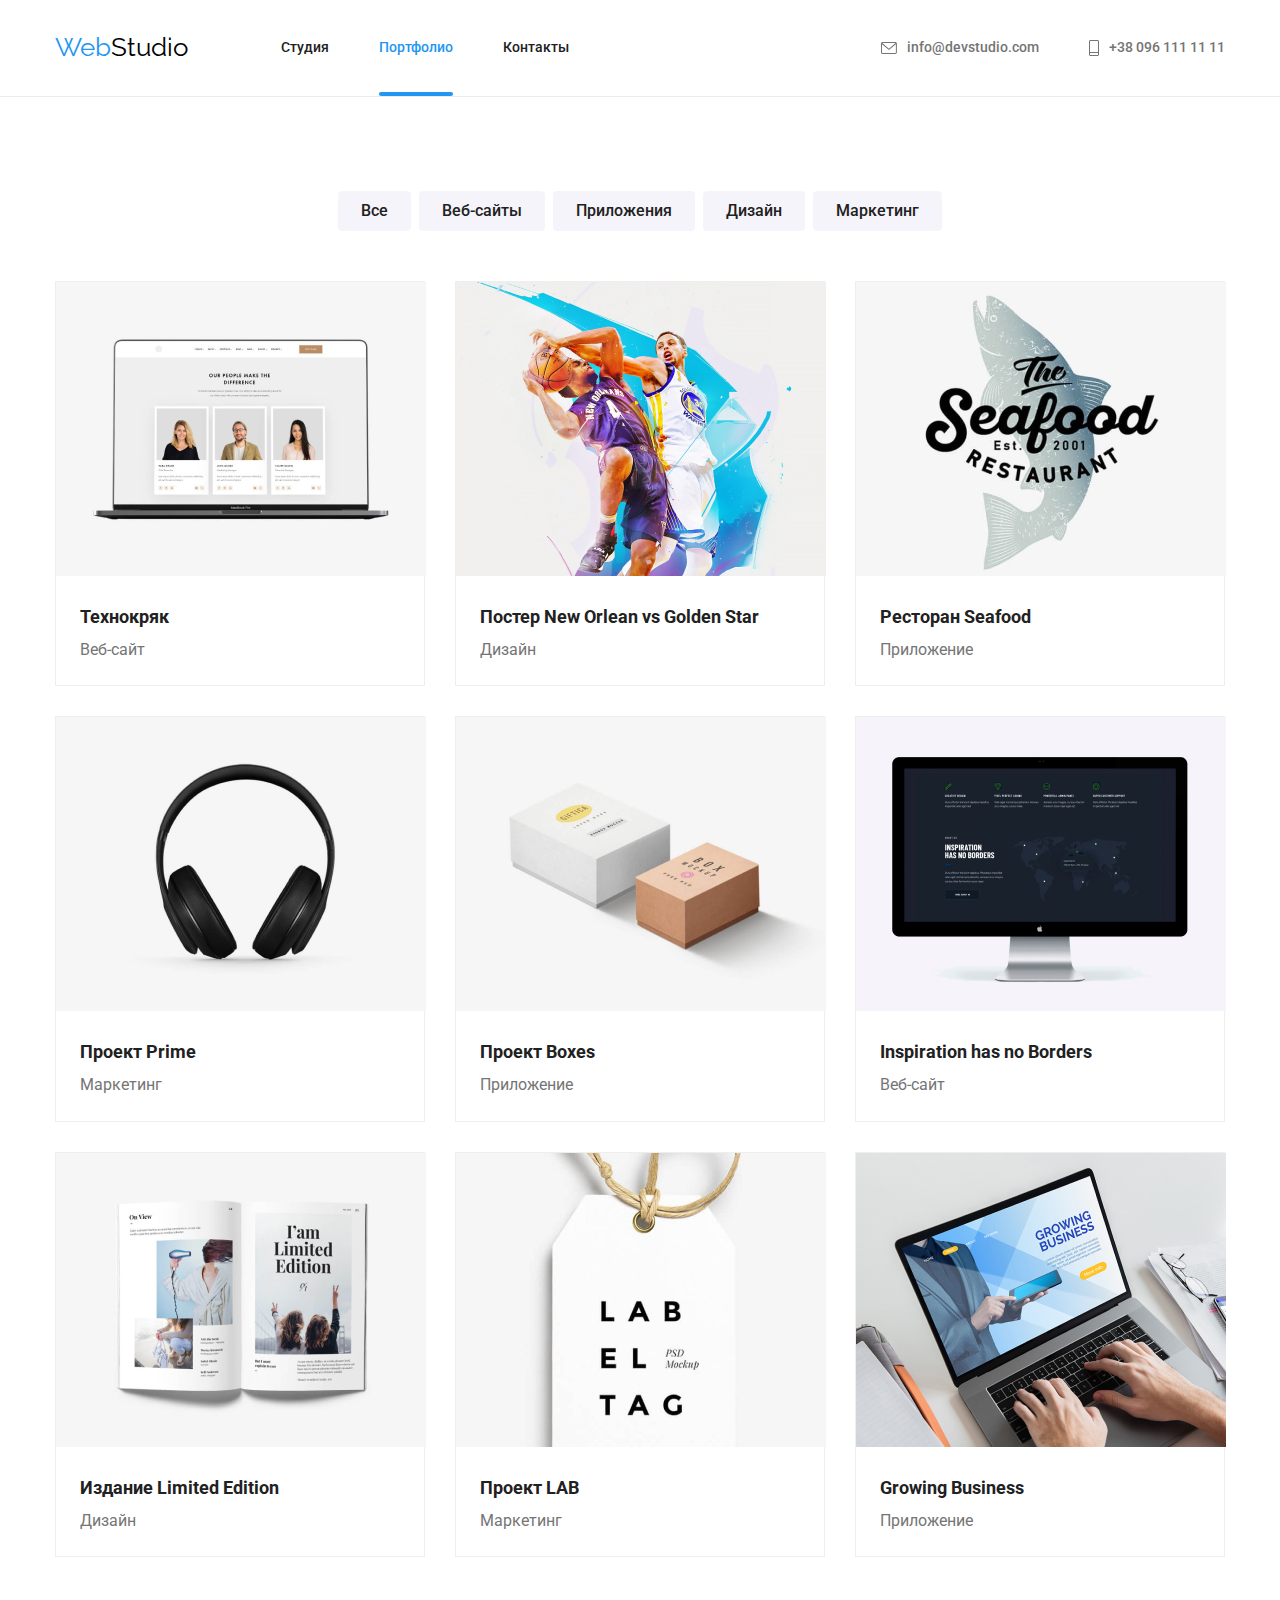
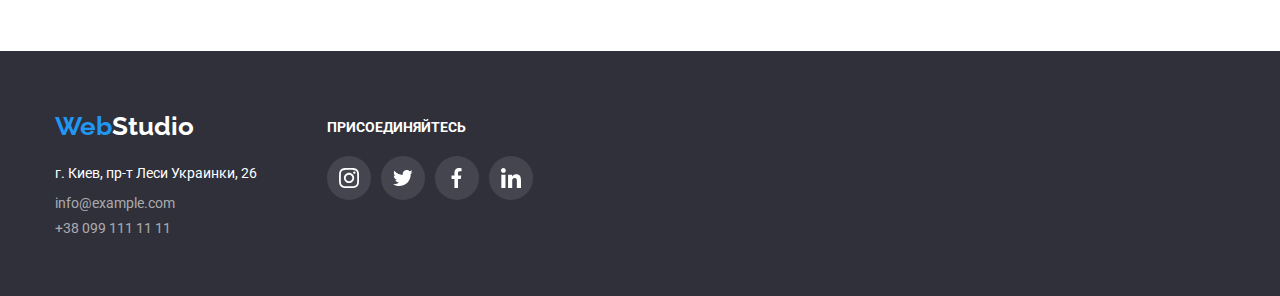
==== portfolio.html @ c2ecac12 "Добавляет дз5" ====
<!DOCTYPE html>
<html lang="ru">

<head>
    <meta charset="UTF-8">
    <meta name="viewport" content="width=device-width, initial-scale=1.0">
    <title>Portfolio</title>
    <link rel="preconnect" href="https://fonts.gstatic.com">
    <link
        href="https://fonts.googleapis.com/css2?family=Raleway:wght@700&family=Roboto:wght@400;500;700;900&display=swap"
        rel="stylesheet">
    <link rel="stylesheet" href="./css/reset.css">
    <link rel="stylesheet" href="https://cdnjs.cloudflare.com/ajax/libs/modern-normalize/1.0.0/modern-normalize.min.css">
    <link rel="stylesheet" href="./css/styles.css">
</head>

<body class="page">

    <!--Шапка-->

    <header class="page-header">
        <div class="conteiner header-box">
            <nav class="nav-list">
                <a lang="en" href="./index.html" class="logo"> <span class="logo-text">Web</span>Studio</a>
    
                <ul class="site-nav">
                    <li class="site-item"><a href="./index.html" class="link ">Студия</a></li>
                    <li class="site-item"><a href="./portfolio.html" class="link current">Портфолио</a></li>
                    <li class="site-item" i><a href="#" class="link">Контакты</a></li>
                </ul>
            </nav>
    
            <ul class="connection-link">
                <li class="connection-item">
                    <a lang="en" class="link mail" href="mailto:info@devstudio.com">info@devstudio.com
                        <svg class="svg-mail">
                            <use href="./images/sprite.svg#icon-envelope">
                        </svg>
                    </a>
                </li>
                <li class="connection-item">
                    <a class="link tel" href="tel:+380961111111">+38 096 111 11 11
                        <svg class="svg-tel">
                            <use href="./images/sprite.svg#icon-phone">
                        </svg>
                    </a>
                </li>
            </ul>
        </div>
    </header>

    <main>
    <section class="main-projects">
        <!-- <h1> Область проекта </h1> --> 
        <!-- Фильтр -->
      <div class="conteiner">
      <ul class="button-list">
        <li class="button-item"><button type="button" class="button-text">Все</button></li>
        <li class="button-item"><button type="button" class="button-text">Веб-сайты</button></li>
        <li class="button-item"><button type="button" class="button-text">Приложения</button></li>
        <li class="button-item"><button type="button" class="button-text">Дизайн</button></li>
        <li class="button-item"><button type="button" class="button-text">Маркетинг</button></li>
      </ul>
    
    <!-- Проекты -->

      <ul class="projects-list">
        <li class="projects-item">
        <a href="#" class="projects-link">
            <div class="fon-box">  
            <img src="./images/portfolio/img.jpg" alt="ноутбук" width="370">
              <p class="overlay-text">Технокряк это современная площадка распространения коронавируса. Компании используют эту платформу для цифрового
              шпионажа и атак на защищённые сервера конкурентов.</p>
            </div>
              <div class="project-subtitle">
                <h2 class="projects-title">Технокряк</h2>
                <p class="projects-text">Веб-сайт</p>
            </div>
        </a>
        </li>
        <li class="projects-item">
            <a href="#" class="projects-link">
                <div class="fon-box">
            <img src="./images/portfolio/img1.jpg" alt="баскетболисты" width="370">
            <p class="overlay-text">Технокряк это современная площадка распространения коронавируса. Компании используют эту
                платформу для цифрового шпионажа и атак на защищённые сервера конкурентов.</p>
                </div>
            <div class="project-subtitle">
            <h2 class="projects-title">Постер New Orlean vs Golden Star</h2>
            <p class="projects-text">Дизайн</p>
            </div>
            </a>
        </li>
        <li class="projects-item">
            <a href="#" class="projects-link">
                <div class="fon-box">
            <img src="./images/portfolio/img2.jpg" alt="логотип ресторана" width="370">
            <p class="overlay-text">Технокряк это современная площадка распространения коронавируса. Компании используют эту
                платформу для цифрового шпионажа и атак на защищённые сервера конкурентов.</p>
            </div>
            <div class="project-subtitle">
            <h2 class="projects-title">Ресторан Seafood</h2>
            <p class="projects-text">Приложение</p>
            </div>
            </a>
        </li>
        <li class="projects-item">
            <a href="#" class="projects-link">
                <div class="fon-box">
            <img src="./images/portfolio/img3.jpg" alt="наушники" width="370">
            <p class="overlay-text">Технокряк это современная площадка распространения коронавируса. Компании используют эту
                платформу для цифрового шпионажа и атак на защищённые сервера конкурентов.</p>
            </div>
                <div class="project-subtitle">
            <h2 class="projects-title">Проект Prime</h2>
            <p class="projects-text">Маркетинг</p>
            </div>
            </a>
        </li>
        <li class="projects-item">
            <a href="#" class="projects-link">
                <div class="fon-box">
            <img src="./images/portfolio/img4.jpg" alt="два короба" width="370">
            <p class="overlay-text">Технокряк это современная площадка распространения коронавируса. Компании используют эту
                платформу для цифрового шпионажа и атак на защищённые сервера конкурентов.</p>
                </div>
            <div class="project-subtitle">
            <h2 class="projects-title">Проект Boxes</h2>
            <p class="projects-text">Приложение</p>
            </div>
            </a>
        </li>
        <li class="projects-item">
            <a href="#" class="projects-link">
                <div class="fon-box">
            <img src="./images/portfolio/img5.jpg" alt="монитор" width="370">
            <p class="overlay-text">Технокряк это современная площадка распространения коронавируса. Компании используют эту
                платформу для цифрового шпионажа и атак на защищённые сервера конкурентов.</p>
            </div>
                <div class="project-subtitle">
            <h2 class="projects-title">Inspiration has no Borders</h2>
            <p class="projects-text">Веб-сайт</p>
            </div>
            </a>
        </li>
        <li class="projects-item">
            <a href="#" class="projects-link">
                <div class="fon-box">
            <img src="./images/portfolio/img6.jpg" alt="книга" width="370">
            <p class="overlay-text">Технокряк это современная площадка распространения коронавируса. Компании используют эту
                платформу для цифрового шпионажа и атак на защищённые сервера конкурентов.</p>
            </div>
                <div class="project-subtitle">
            <h2 class="projects-title">Издание Limited Edition</h2>
            <p class="projects-text">Дизайн</p>
            </div>
            </a>
        </li>
        <li class="projects-item">
            <a href="#" class="projects-link">
                <div class="fon-box">
            <img src="./images/portfolio/img7.jpg" alt="ярлык с ниткой" width="370">
            <p class="overlay-text">Технокряк это современная площадка распространения коронавируса. Компании используют эту
                платформу для цифрового шпионажа и атак на защищённые сервера конкурентов.</p>
                </div>
            <div class="project-subtitle">
            <h2 class="projects-title"> Проект LAB</h2>
            <p class="projects-text">Маркетинг</p>
            </div>
            </a>
        </li>
        <li class="projects-item">
            <a href="#" class="projects-link">
                <div class="fon-box">
            <img src="./images/portfolio/img8.jpg" alt="ноутбук" width="370">
            <p class="overlay-text">Технокряк это современная площадка распространения коронавируса. Компании используют эту
                платформу для цифрового шпионажа и атак на защищённые сервера конкурентов.</p>
                </div>
            <div class="project-subtitle">
            <h2 class="projects-title">Growing Business</h2>
            <p class="projects-text">Приложение</p>
            </div>
            </a>
        </li>
      </ul>
    </div>
    </section>
    </main>

    <!--Футер-->

    <footer>
        <div class="conteiner footer-conteiner">
            <div class="addres-boks">
                <a lang="en" href="./index.html" class="logo-part"><span class="logo-text">Web</span>Studio</a>
                <address class="address">
                    <p class="address-text"> г. Киев, пр-т Леси Украинки, 26</p>
                    <ul>
                        <li><a class="address-link" href="mailto:info@example.com">info@example.com</a></li>
                        <li><a class="address-link" href="tel:+380991111111">+38 099 111 11 11</a>
                    </ul>
                </address>
            </div>
            <div class="networks">
                <h3 class="netwoks-title">Присоединяйтесь</h3>
                <ul class="networks-list">
                    <li>
                        <a href="#" class="instagram-footer">
                            <svg>
                                <use href="./images/sprite.svg#icon-instagram"></use>
                            </svg>
                        </a>
                    </li>
                    <li>
                        <a href="#" class="twitter-footer">
                            <svg>
                                <use href="./images/sprite.svg#icon-twitter">
                            </svg>
                        </a>
                    </li>
                    <li>
                        <a href="#" class="facebook-footer">
                            <svg>
                                <use href="./images/sprite.svg#icon-facebook">
                            </svg>
                        </a>
                    </li>
                    <li>
                        <a href="#" class="linkedin-footer">
                            <svg>
                                <use href="./images/sprite.svg#icon-linkedin">
                            </svg>
                        </a>
                    </li>
                </ul>
            </div>
        </div>
    
    </footer>
    </body>
    </html>
</body>
</html>
---- css/styles.css ----
:root {
  --primary-text-color: #757575;
  --title-text-color: #212121;
  --accent-color: #2196f3;
  --background-color: #ffffff;
}

.page {
  background-color: var(--background-color);
  color: var(--primary-text-color);
  font-family: Roboto, sans-serif;
  letter-spacing: 3%;
}

/* Убрать черную рамку */
a:active,
a:focus {
  outline: none;
}

input,
textarea {
  outline: none;
}
input:active,
textarea:active {
  outline: none;
}
:focus {
  outline: none;
}
textarea {
  resize: none;
}
textarea {
  resize: vertical;
}
textarea {
  resize: horizontal;
}

.page-header {
  border-bottom: 1px solid #ececec;
}

.conteiner {
  width: 1200px;
  padding-left: 15px;
  padding-right: 15px;
  margin: 0 auto;
}

.logo {
  color: #000000;

  padding-top: 32px;
  padding-bottom: 32px;

  font-family: Raleway, sans-serif;
  font-size: 26px;
  line-height: 1.2;
  text-decoration: none;
}

.logo-text {
  color: var(--accent-color);
}

/* site nav and connection link */

.header-box {
  display: flex;
  align-items: center;
}

.nav-list {
  display: flex;
  align-items: center;
}

.site-nav {
  display: flex;
  margin-left: 93px;
}

.connection-link {
  display: flex;
  margin-left: auto;
}

.site-item:not(:first-child) {
  margin-left: 50px;
}

.site-item {
  position: relative;
}

.connection-link li:last-child {
  margin-left: 50px;
}

.svg-mail {
  width: 16px;
  height: 12px;
  fill: currentColor;
  margin-right: 10px;
}
.svg-tel {
  width: 10px;
  height: 16px;
  fill: currentColor;
  margin-right: 10px;
}

.site-nav .link {
  color: var(--title-text-color);

  display: block;
  padding-top: 40px;
  padding-bottom: 40px;

  font-weight: 500;
  font-size: 14px;
  line-height: 1.14;
  letter-spacing: 2%;
  text-decoration: none;
  transition: 250ms color cubic-bezier(0.4, 0, 0.2, 1);
}

.connection-link .link {
  color: var(--primary-text-color);

  display: flex;
  flex-direction: row-reverse;
  align-items: center;

  padding-top: 32px;
  padding-bottom: 32px;

  font-weight: 500;
  font-size: 14px;
  line-height: 1.14;
  letter-spacing: 2%;
  text-decoration: none;
  transition: 250ms color cubic-bezier(0.4, 0, 0.2, 1);
}

.site-nav .link:hover,
.site-nav .link:focus {
  color: var(--accent-color);
  outline: none;
}

.connection-link .link:hover,
.connection-link .link:focus {
  color: var(--accent-color);
  outline: none;
}

.site-nav .link.current {
  color: var(--accent-color);
}

.site-nav .link.current::before {
  content: "";
  position: absolute;
  left: 0%;
  bottom: 0%;
  width: 100%;
  height: 4px;

  background: #2196f3;
  border-radius: 2px;
}

/* hero */
.hero {
  padding-top: 200px;
  padding-bottom: 200px;

  text-align: center;

  background-color: #2f303a;
  background-image: linear-gradient(
      rgba(47, 48, 58, 0.4),
      rgba(47, 48, 58, 0.4)
    ),
    url(../images/index/backgroun_hero.jpg);
  background-size: cover;
  height: 600px;
}

.hero-title {
  color: #ffffff;

  font-weight: 900;
  font-size: 44px;
  line-height: 1.4;

  margin-bottom: 30px;
  letter-spacing: 6%;
  text-transform: uppercase;
}

/* button */

.button {
  color: #ffffff;
  background-color: var(--accent-color);

  width: 200px;
  height: 50px;

  cursor: pointer;
  border-radius: 4px;
  font-weight: 700;
  font-size: 16px;
  line-height: 1.9;
  letter-spacing: 6%;
}

.backdrop {
  position: fixed;
  top: 0%;
  left: 0%;
  width: 100%;
  height: 100%;
  background: rgba(0, 0, 0, 0.2);
}

.backdrop.is-hidden {
  opacity: 0;
  pointer-events: none;
}

.modal {
  position: absolute;
  top: 50%;
  left: 50%;
  transform: translate(-50%, -50%);

  width: 528px;
  height: 581px;

  background-color: #ffffff;
}

.button-close {
  position: absolute;
  right: 0%;
  width: 30px;
  height: 30px;
  border-radius: 50%;
  border: 1px solid rgba(0, 0, 0, 0.1);
  background-color: #ffffff;
  background-image: url(../images/index/close-black.png);
  background-position: center;
  background-repeat: no-repeat;
  cursor: pointer;
}

/* Преимущества */
/* feature */

.title {
  margin-bottom: 10px;
}

.feature-list {
  padding-top: 94px;
  padding-bottom: 94px;
  display: flex;
  justify-content: space-between;
}

.feature-list-item {
  width: 270px;
}

.feature-list-item:not(:first-child) {
  margin-left: 30px;
}

.icon-antenna::before {
  background-image: url(../images/index/antenna1.png);
}

.icon-clock::before {
  background-image: url(../images/index/clock2.png);
}

.icon-diagram::before {
  background-image: url(../images/index/diagram3.png);
}

.icon-astronaut::before {
  background-image: url(../images/index/astronaut4.png);
}

.icon-astronaut::before,
.icon-diagram::before,
.icon-clock::before,
.icon-antenna::before {
  display: inline-block;
  width: 270px;
  height: 120px;
  content: "";
  background-position: center;
  background-repeat: no-repeat;
  background-color: #f5f4fa;
  border-radius: 4px;
  margin-bottom: 30px;
}

.feature-list .title {
  color: var(--title-text-color);

  font-weight: 700;
  font-size: 14px;
  line-height: 1.2;
  text-transform: uppercase;
}

.feature-list .feature-list-text {
  font-weight: 400;
  font-size: 14px;
  line-height: 1.71;
  letter-spacing: 0.03em;
}

/* сфера деятельности */

.work {
  padding-bottom: 94px;
}

.section-title-work {
  color: var(--title-text-color);

  margin-bottom: 50px;
  font-weight: 700;
  font-size: 36px;
  line-height: 1.2;
  text-align: center;
}

.work-list {
  display: flex;
  justify-content: space-between;
}

.work-item {
  display: block;
  position: relative;
}

.work-item:not(:first-child) {
  margin-left: 30px;
}

.work-item-subtitle {
  color: #ffffff;
  background: rgba(47, 48, 58, 0.8);

  font-weight: 700;
  font-size: 14px;
  line-height: 16px;
  text-align: center;
  text-transform: uppercase;

  padding: 27px 82px;
  width: 100%;
  height: 70px;
  position: absolute;
  bottom: 0%;
  left: 0%;
  transform: translate();
}

/* Команда */

.team-section {
  padding-top: 94px;
  padding-bottom: 94px;
  background-color: #f5f4fa;
}

.team-list {
  display: flex;
  justify-content: space-between;
}

.list-item {
  background-color: #ffffff;
  box-shadow: 0px 1px 3px rgba(0, 0, 0, 0.12), 0px 1px 1px rgba(0, 0, 0, 0.14),
    0px 2px 1px rgba(0, 0, 0, 0.2);
  border-radius: 0px 0px 4px 4px;
}

.list-item:not(:first-child) {
  margin-left: 30px;
}

.section-title-team {
  color: var(--title-text-color);

  margin-bottom: 50px;
  font-weight: 700;
  font-size: 36px;
  line-height: 1.2;
  text-align: center;
}

.team-box {
  padding-top: 30px;
  padding-bottom: 30px;
}

.team-subtitle {
  color: var(--title-text-color);

  margin-bottom: 10px;
  font-weight: 500;
  font-size: 16px;
  line-height: 1.2;
  text-align: center;
}

.team-subtitle-text {
  font-weight: 400;
  font-size: 16px;
  line-height: 19px;

  text-align: center;
}

.person-networks {
  display: flex;
  justify-content: center;
  padding: 0 32px;
  margin-top: 16px;
  transition: 250ms fill cubic-bezier(0.4, 0, 0.2, 1);
}

.person-networks li:not(:last-child) {
  margin-right: 10px;
}

.linkedin:hover,
.facebook:hover,
.twitter:hover,
.instagram:hover {
  background-color: #2196f3;
}

.linkedin:focus,
.facebook:focus,
.twitter:focus,
.instagram:focus {
  background-color: #2196f3;
}

.linkedin:hover svg,
.facebook:hover svg,
.twitter:hover svg,
.instagram:hover svg {
  fill: #ffffff;
}

.linkedin:focus svg,
.facebook:focus svg,
.twitter:focus svg,
.instagram:focus svg {
  fill: #ffffff;
}

.linkedin,
.facebook,
.instagram,
.twitter {
  height: 100%;
  display: flex;
  justify-content: center;
  align-items: center;
  border-radius: 50%;
  transition: 250ms background-color cubic-bezier(0.4, 0, 0.2, 1);
}

.person-networks li {
  width: 44px;
  height: 44px;
}

.person-networks svg {
  width: 20px;
  height: 20px;
  fill: #afb1b8;
  transition: 250ms fill cubic-bezier(0.4, 0, 0.2, 1);
}

/* Клиенты */

.clients {
  padding-top: 94px;
  padding-bottom: 94px;
}

.section-title-clients {
  color: var(--title-text-color);

  font-weight: 700;
  font-size: 36px;
  line-height: 1.17;
  text-align: center;
}

.clients-list {
  padding-top: 50px;
  display: flex;
  justify-content: space-between;
  align-items: center;
}

.clients-list li {
  width: 170px;
  height: 90px;
  margin-right: 30px;
}

.clients-list .company-fruits-svg {
  width: 41px;
  height: 43px;
}

.clients-list .foster-peters-svg {
  width: 80px;
  height: 42px;
}

.clients-list .icon-brand-svg {
  width: 59px;
  height: 47px;
}

.clients-list .icon-build-svg {
  width: 88px;
  height: 45px;
}

.clients-list svg {
  width: 44px;
  height: 49px;
  fill: #afb1b8;
  transition: 250ms fill cubic-bezier(0.4, 0, 0.2, 1);
}

.icon-build,
.icon-brand,
.foster-peters,
.company-fruits,
.company-tagline,
.ya-and-co {
  width: 100%;
  height: 90px;
  border: 1px solid #afb1b8;
  border-radius: 4px;
  display: flex;
  justify-content: center;
  align-items: center;
  transition: 250ms fill cubic-bezier(0.4, 0, 0.2, 1);
}

.icon-build:hover,
.icon-brand:hover,
.foster-peters:hover,
.company-fruits:hover,
.company-tagline:hover,
.ya-and-co:hover {
  border-color: #2196f3;
}

.icon-build:focus,
.icon-brand:focus,
.foster-peters:focus,
.company-fruits:focus,
.company-tagline:focus,
.ya-and-co:focus {
  border-color: #2196f3;
}

.icon-build:hover svg,
.icon-brand:hover svg,
.foster-peters:hover svg,
.company-fruits:hover svg,
.company-tagline:hover svg,
.ya-and-co:hover svg {
  fill: #2196f3;
}

.icon-build:focus svg,
.icon-brand:focus svg,
.foster-peters:focus svg,
.company-fruits:focus svg,
.company-tagline:focus svg,
.ya-and-co:focus svg {
  fill: #2196f3;
}

/* Футер */

footer {
  padding-top: 60px;
  padding-bottom: 60px;
  background-color: #2f303a;
}

.footer-conteiner {
  display: flex;
}

.addres-boks {
  margin-right: 70px;
}

.logo-part {
  color: #ffffff;

  display: inline-block;
  margin-bottom: 20px;

  font-family: Raleway, sans-serif;
  font-weight: bold;
  font-size: 26px;
  line-height: 1.2;
  text-decoration: none;
}

.address-text {
  color: #ffffff;

  margin-bottom: 9px;

  font-weight: 400;
  font-size: 14px;
  line-height: 1.7;
}
.address li:not(:last-child) {
  margin-bottom: 9px;
}

.address-link-text {
  display: block;
  margin-bottom: 9px;
}

.address-link {
  color: rgba(255, 255, 255, 0.6);
  font-weight: 400;
  font-size: 14px;
  line-height: 1.7px;
  text-decoration: none;
  transition: 250ms color cubic-bezier(0.4, 0, 0.2, 1);
}

.address-link:hover,
.address-link:focus {
  color: var(--accent-color);
}

/* Часть с networks */

.netwoks-title {
  color: #ffffff;
  font-weight: 700;
  font-size: 14px;
  line-height: 1.14;
  text-transform: uppercase;

  padding-top: 9px;
  margin-bottom: 20px;
}

.networks-list li:not(:last-child) {
  margin-right: 10px;
}

.networks-list {
  display: flex;
  fill: #ffffff;
}

.networks-list li {
  width: 44px;
  height: 44px;
  display: flex;
  justify-content: center;
  align-items: center;
  border-radius: 50%;
  transition: 250ms background-color cubic-bezier(0.4, 0, 0.2, 1);
}

.networks-list li:hover {
  background-color: #2196f3;
}

.networks-list a:focus {
  background-color: #2196f3;
}

.networks-list a {
  width: 100%;
  height: 100%;
  display: flex;
  justify-content: center;
  align-items: center;
  margin: auto;
  border-radius: 50%;

  background-color: rgba(255, 255, 255, 0.1);
}

.networks-list svg {
  width: 20px;
  height: 20px;
  fill: #ffffff;
}

/* Портфолио */

.main-projects {
  padding-top: 94px;
  padding-bottom: 94px;
}

/* Фильтр */

.button-text {
  color: var(--title-text-color);
  background-color: #f5f4fa;
  display: inline-block;
  border-radius: 4px;
  border: 1px solid #f5f4fa;
  padding: 6px 22px;

  font-weight: 500;
  font-size: 16px;
  line-height: 1.63;

  text-align: center;

  transition: 250ms color cubic-bezier(0.4, 0, 0.2, 1);
  transition: 250ms background-color cubic-bezier(0.4, 0, 0.2, 1);
}

.button-item {
  margin-left: 8px;
}

.button-item:first-child {
  margin-left: 0;
}

.button-text:hover,
.button-text:focus {
  color: #ffffff;
  background-color: var(--accent-color);
}

.button-list {
  display: flex;
  justify-content: center;
  margin-bottom: 50px;
}

/* Проекты */

.projects-list li:hover,
.projects-list li:focus {
  box-shadow: 0px 1px 1px rgba(0, 0, 0, 0.12), 0px 4px 4px rgba(0, 0, 0, 0.06),
    1px 4px 6px rgba(0, 0, 0, 0.16);
}

.projects-list a:focus {
  display: inline-block;
  box-shadow: 0px 1px 1px rgba(0, 0, 0, 0.12), 0px 4px 4px rgba(0, 0, 0, 0.06),
    1px 4px 6px rgba(0, 0, 0, 0.16);
}
.projects-list {
  margin-left: -30px;
  margin-top: -30px;
  display: flex;
  flex-wrap: wrap;
}

.projects-item {
  width: 370px;
  margin-left: 30px;
  margin-top: 30px;
  background: #ffffff;
  border: 1px solid #eeeeee;
}

.project-subtitle {
  padding: 20px 24px;
}

.projects-title {
  color: var(--title-text-color);

  font-weight: 700;
  font-size: 18px;
  line-height: 2;

  letter-spacing: 6%;
}

.projects-text {
  color: var(--primary-text-color);

  font-weight: 400;
  font-size: 16px;
  line-height: 1.9;
}

.projects-link {
  display: inline-block;
  text-decoration: none;
}

.fon-box {
  position: relative;
}

.overlay-text {
  color: #ffffff;
  opacity: 0;
  overflow: hidden;
  width: 100%;
  height: 100%;
  position: absolute;
  top: 100%;
  left: 0%;
  padding: 63px 24px;
  transition: all 250ms cubic-bezier(0.4, 0, 0.2, 1);

  font-weight: 400;
  font-size: 18px;
  line-height: 1.6;
  background: rgba(33, 150, 243, 0.9);
}

.projects-link:focus .overlay-text,
.projects-link:hover .overlay-text {
  opacity: 1;
  top: 0%;
}
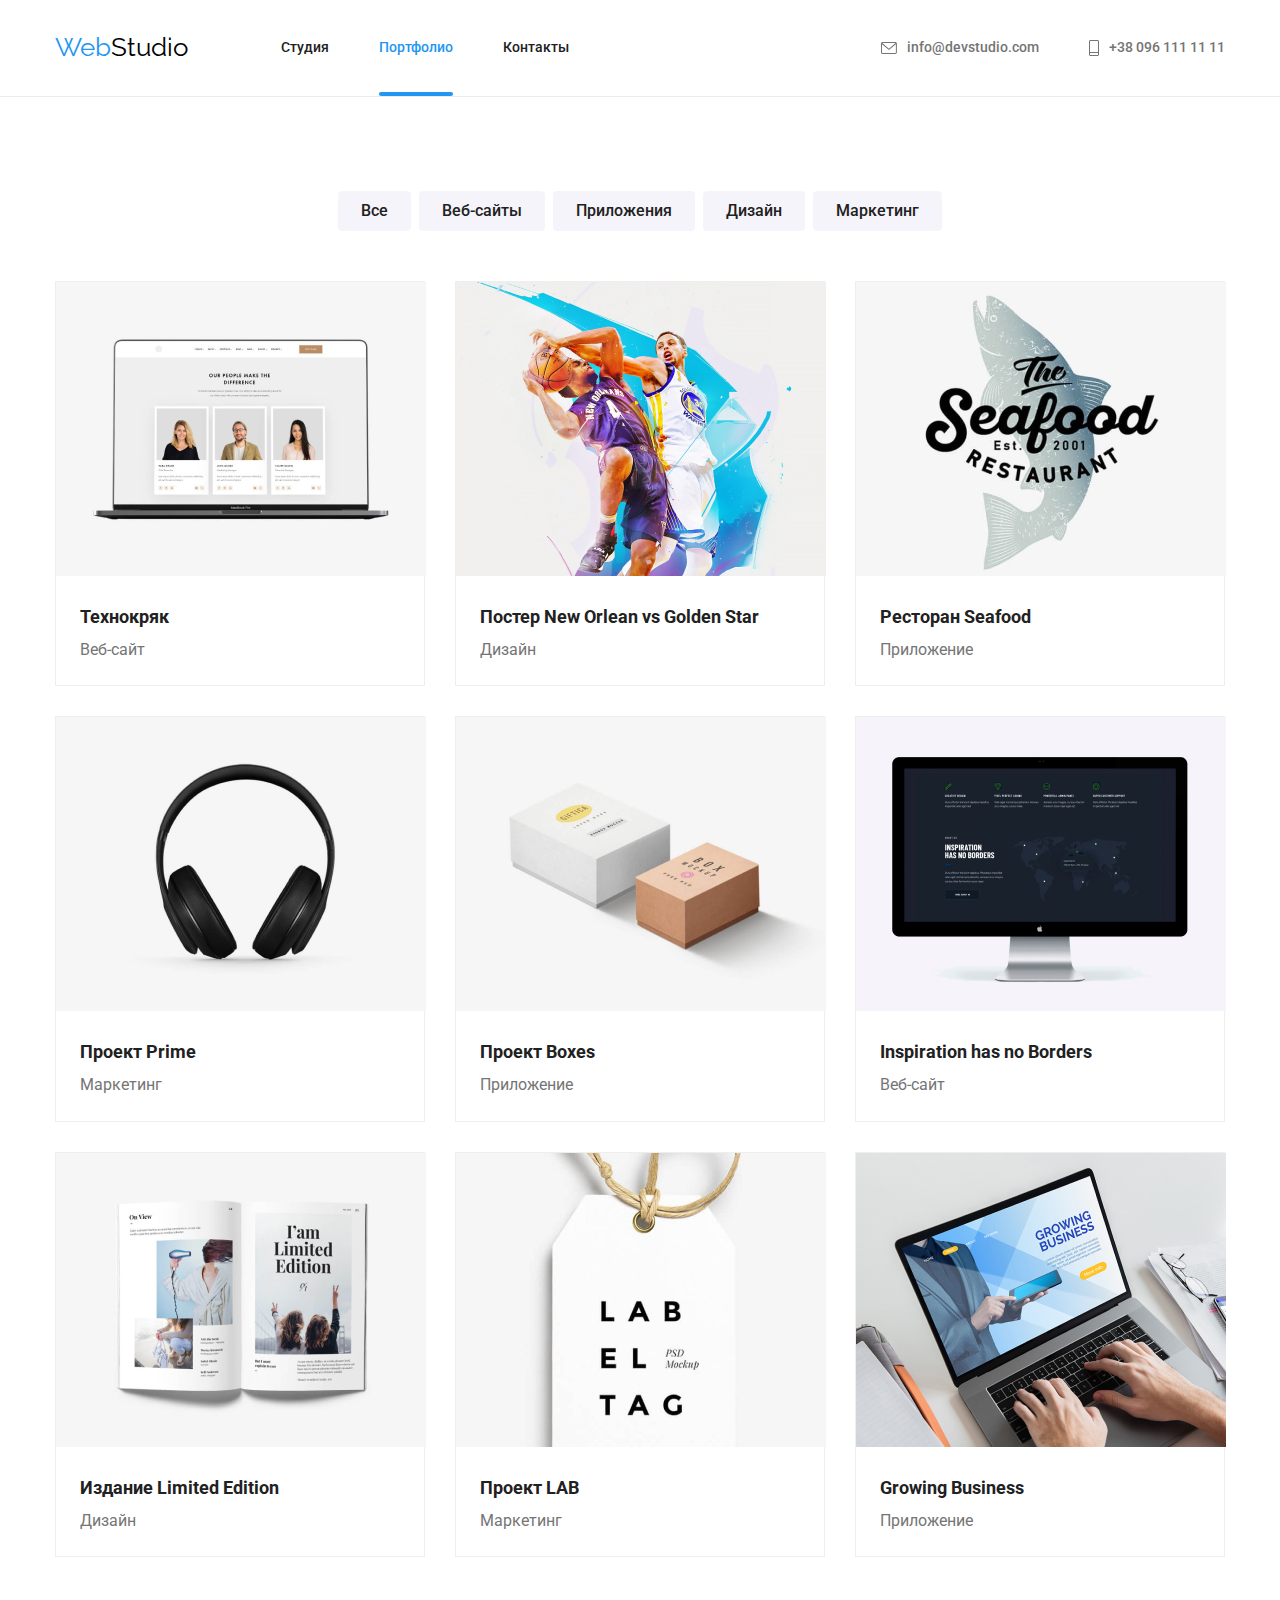
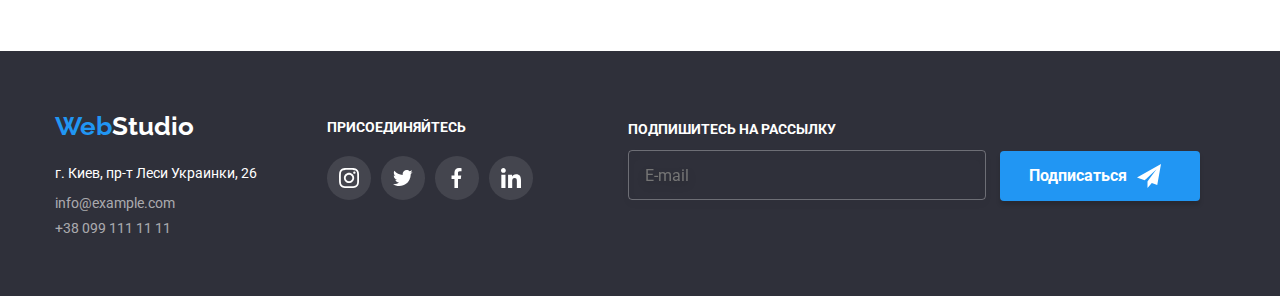
==== commit cab37b9f: "Добавляет требования дз6" ====
--- a/portfolio.html
+++ b/portfolio.html
@@ -234,6 +234,17 @@
                     </li>
                 </ul>
             </div>
+        <div class="subscription">
+            <h3 class="subscription-title">Подпишитесь на рассылку</h3>
+            <form class="subscription-box">
+                <input type="email" class="email-input" placeholder="E-mail">
+                <button class="button-subscribe">Подписаться
+                    <svg class="subscription-iconsend">
+                        <use href="./images/icon3/iconsend.svg#iconsend"></use>
+                    </svg>
+                </button>
+            </form>
+        </div>
         </div>
     
     </footer>
--- a/css/styles.css
+++ b/css/styles.css
@@ -220,34 +220,7 @@
   letter-spacing: 6%;
 }
 
-.backdrop {
-  position: fixed;
-  top: 0%;
-  left: 0%;
-  width: 100%;
-  height: 100%;
-  background: rgba(0, 0, 0, 0.2);
-}
-
-.backdrop.is-hidden {
-  opacity: 0;
-  pointer-events: none;
-}
-
-.modal {
-  position: absolute;
-  top: 50%;
-  left: 50%;
-  transform: translate(-50%, -50%);
-
-  width: 528px;
-  height: 581px;
-
-  background-color: #ffffff;
-}
-
-.button-close {
-  position: absolute;
+/* position: absolute;
   right: 0%;
   width: 30px;
   height: 30px;
@@ -258,7 +231,7 @@
   background-position: center;
   background-repeat: no-repeat;
   cursor: pointer;
-}
+} */
 
 /* Преимущества */
 /* feature */
@@ -726,6 +699,66 @@
   fill: #ffffff;
 }
 
+/* часть инпут с кнопкой */
+
+.subscription {
+  margin-left: 95px;
+  padding-top: 9px;
+}
+
+.subscription-title {
+  font-weight: 700;
+  font-size: 14px;
+  line-height: 1.14px;
+  text-transform: uppercase;
+  color: #ffffff;
+  padding-top: 9px;
+  padding-bottom: 20px;
+}
+
+.subscription-box {
+  padding: 0;
+}
+
+.email-input {
+  width: 358px;
+  height: 50px;
+  border: 1px solid rgba(255, 255, 255, 0.3);
+  filter: drop-shadow(0px 4px 4px rgba(0, 0, 0, 0.15));
+  border-radius: 4px;
+  background-color: transparent;
+  padding: 15px 0 15px 16px;
+}
+
+.button-subscribe {
+  width: 200px;
+  height: 50px;
+  background: #2196f3;
+  box-shadow: 0px 4px 4px rgb(0 0 0 / 15%);
+  border-radius: 4px;
+  border: none;
+  outline: none;
+  font-weight: 700;
+  font-size: 16px;
+  line-height: 1.87;
+  text-align: left;
+  letter-spacing: 6%;
+  color: #ffffff;
+  position: relative;
+  padding-left: 29px;
+  margin-left: 10px;
+  cursor: pointer;
+}
+
+.subscription svg {
+  position: absolute;
+  width: 24px;
+  height: 24px;
+  fill: #ffffff;
+  margin-left: 10px;
+  margin-top: 3px;
+}
+
 /* Портфолио */
 
 .main-projects {
@@ -855,3 +888,204 @@
   opacity: 1;
   top: 0%;
 }
+
+/* Модальное окно  */
+
+.backdrop {
+  position: fixed;
+  top: 0%;
+  left: 0%;
+  width: 100%;
+  height: 100vh;
+  background: rgba(0, 0, 0, 0.2);
+}
+
+.backdrop.is-hidden {
+  opacity: 0;
+  pointer-events: none;
+}
+
+.modal {
+  position: absolute;
+  top: 50%;
+  left: 50%;
+  transform: translate(-50%, -50%);
+
+  width: 528px;
+  height: 581px;
+
+  background-color: #ffffff;
+  box-shadow: 0 1px 3px rgb(0 0 0 / 12%), 0 1px 1px rgb(0 0 0 / 14%),
+    0 2px 1px rgb(0 0 0 / 20%);
+  border-radius: 4px;
+}
+
+.button-close {
+  width: 30px;
+  height: 30px;
+  background-color: white;
+  border-radius: 50%;
+  border: 1px solid rgba(0, 0, 0, 0.1);
+  display: flex;
+  justify-content: center;
+  align-items: center;
+  cursor: pointer;
+  margin-left: auto;
+  margin-top: 8px;
+  margin-right: 8px;
+}
+
+.button-close .icon-close-svg {
+  display: block;
+  width: 11px;
+  height: 11px;
+  fill: black;
+  transition: 250ms fill cubic-bezier(0.4, 0, 0.2, 1);
+}
+
+.button-close .icon-close-svg:hover {
+  fill: var(--accent-color);
+}
+
+.modal-title {
+  font-weight: 700;
+  font-size: 20px;
+  line-height: 1.15;
+  text-align: center;
+
+  color: var(--title-text-color);
+}
+
+form {
+  padding-left: 40px;
+  padding-right: 40px;
+}
+
+.icon-input {
+  position: relative;
+}
+
+.man-svg,
+.phone-svg,
+.post-svg {
+  position: absolute;
+  top: 0;
+  left: 0;
+  width: 12px;
+  height: 12px;
+  margin-top: 14px;
+  margin-bottom: 14px;
+  margin-left: 15px;
+}
+
+label {
+  display: block;
+  padding-top: 10px;
+  padding-bottom: 4px;
+  font-size: 12px;
+  line-height: 1.1;
+  letter-spacing: 1%;
+  color: #757575;
+}
+
+label:first-child {
+  padding-top: 12px;
+  padding-bottom: 4px;
+}
+
+.input-box .input-style {
+  width: 448px;
+  height: 40px;
+  border: 1px solid rgba(33, 33, 33, 0.2);
+  border-radius: 4px;
+  transition: 250ms border-color cubic-bezier(0.4, 0, 0.2, 1);
+  padding-left: 42px;
+}
+
+.icon-input .post-svg {
+  width: 15px;
+  height: 12px;
+}
+
+.icon-input .phone-svg {
+  width: 13px;
+  height: 13px;
+}
+
+.input-style + svg {
+  transition: 250ms fill cubic-bezier(0.4, 0, 0.2, 1);
+}
+
+.input-style:focus {
+  border-color: var(--accent-color);
+}
+
+.input-style:focus + svg {
+  fill: var(--accent-color);
+}
+
+textarea:focus {
+  border-color: var(--accent-color);
+}
+
+textarea {
+  width: 448px;
+  height: 120px;
+  border: 1px solid rgba(33, 33, 33, 0.2);
+  border-radius: 4px;
+  padding: 12px 16px;
+  resize: none;
+  transition: 250ms border-color cubic-bezier(0.4, 0, 0.2, 1);
+}
+
+.policy {
+  margin-bottom: 30px;
+}
+
+.visually-hidden {
+  position: absolute;
+  width: 1px;
+  height: 1px;
+  margin: -1px;
+  border: 0;
+  padding: 0;
+  clip: rect(0 0 0 0);
+  overflow: hidden;
+}
+.check-label {
+  position: relative;
+  padding-left: 25px;
+}
+.check-label:before {
+  content: "";
+  position: absolute;
+  width: 16px;
+  height: 15px;
+  border: 2px solid black;
+  border-radius: 2px;
+  left: 0;
+}
+
+.check:checked + .check-label:before {
+  background-color: var(--accent-color);
+  background-image: url("../images/icon3/mark.svg");
+  border-color: var(--accent-color);
+}
+
+.check:focus + .check-label:before {
+  border-color: var(--accent-color);
+}
+
+.send-form {
+  width: 200px;
+  height: 50px;
+  background: #2196f3;
+  box-shadow: 0px 4px 4px rgb(0 0 0 / 15%);
+  border-radius: 4px;
+  color: white;
+  border: none;
+  text-align: center;
+  margin: 0 auto;
+  display: block;
+  cursor: pointer;
+}
